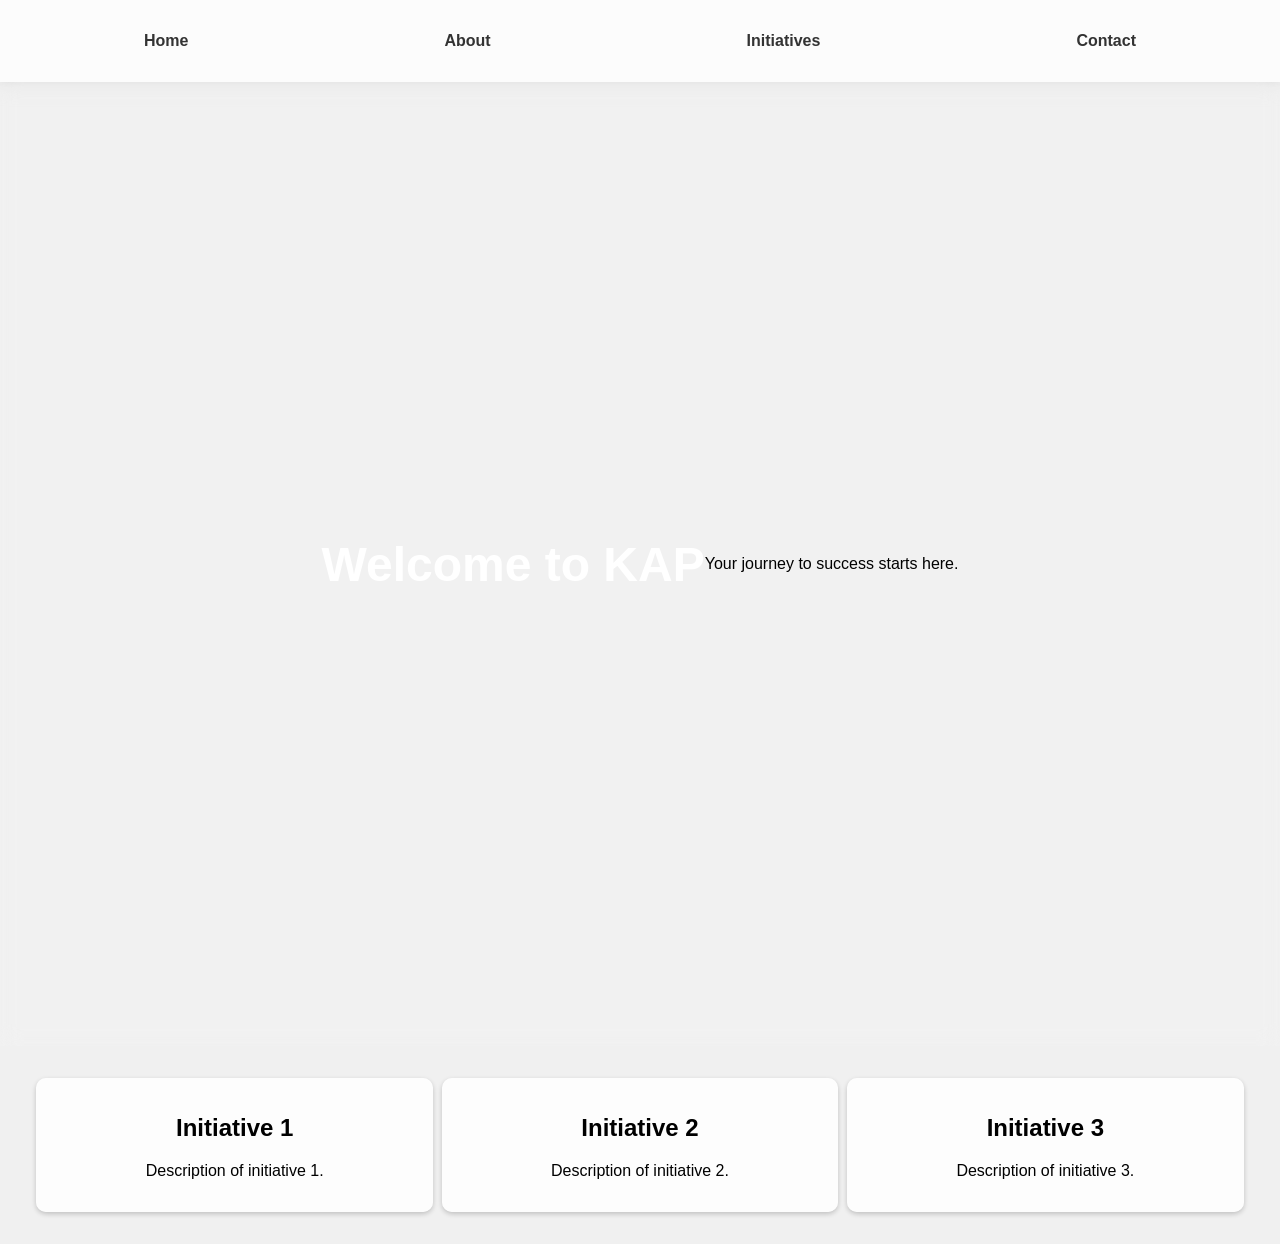
==== index.html @ 876f3179 "Create index.html for KAP website home page" ====
<!DOCTYPE html>
<html lang="en">
<head>
    <meta charset="UTF-8">
    <meta name="viewport" content="width=device-width, initial-scale=1.0">
    <title>KAP Website</title>
    <style>
        body {
            font-family: Arial, sans-serif;
            margin: 0;
            padding: 0;
            background-color: #f0f0f0;
        }
        nav {
            background-color: rgba(255, 255, 255, 0.8);
            padding: 1rem;
            box-shadow: 0 2px 10px rgba(0,0,0,0.1);
        }
        nav ul {
            list-style: none;
            padding: 0;
            display: flex;
            justify-content: space-around;
        }
        nav a {
            text-decoration: none;
            color: #333;
            font-weight: bold;
        }
        .hero {
            display: flex;
            justify-content: center;
            align-items: center;
            height: 100vh;
            background: rgba(255, 255, 255, 0.1);
            backdrop-filter: blur(10px);
            text-align: center;
            padding: 2rem;
        }
        .hero h1 {
            font-size: 3rem;
            color: #fff;
        }
        .cards {
            display: flex;
            justify-content: space-around;
            margin: 2rem;
        }
        .card {
            background: rgba(255, 255, 255, 0.9);
            border-radius: 10px;
            box-shadow: 0 2px 5px rgba(0,0,0,0.2);
            padding: 1rem;
            width: 30%;
            text-align: center;
        }
    </style>
</head>
<body>
    <nav>
        <ul>
            <li><a href="#home">Home</a></li>
            <li><a href="#about">About</a></li>
            <li><a href="#initiatives">Initiatives</a></li>
            <li><a href="#contact">Contact</a></li>
        </ul>
    </nav>
    <div class="hero">
        <h1>Welcome to KAP</h1>
        <p>Your journey to success starts here.</p>
    </div>
    <div class="cards">
        <div class="card">
            <h2>Initiative 1</h2>
            <p>Description of initiative 1.</p>
        </div>
        <div class="card">
            <h2>Initiative 2</h2>
            <p>Description of initiative 2.</p>
        </div>
        <div class="card">
            <h2>Initiative 3</h2>
            <p>Description of initiative 3.</p>
        </div>
    </div>
</body>
</html>
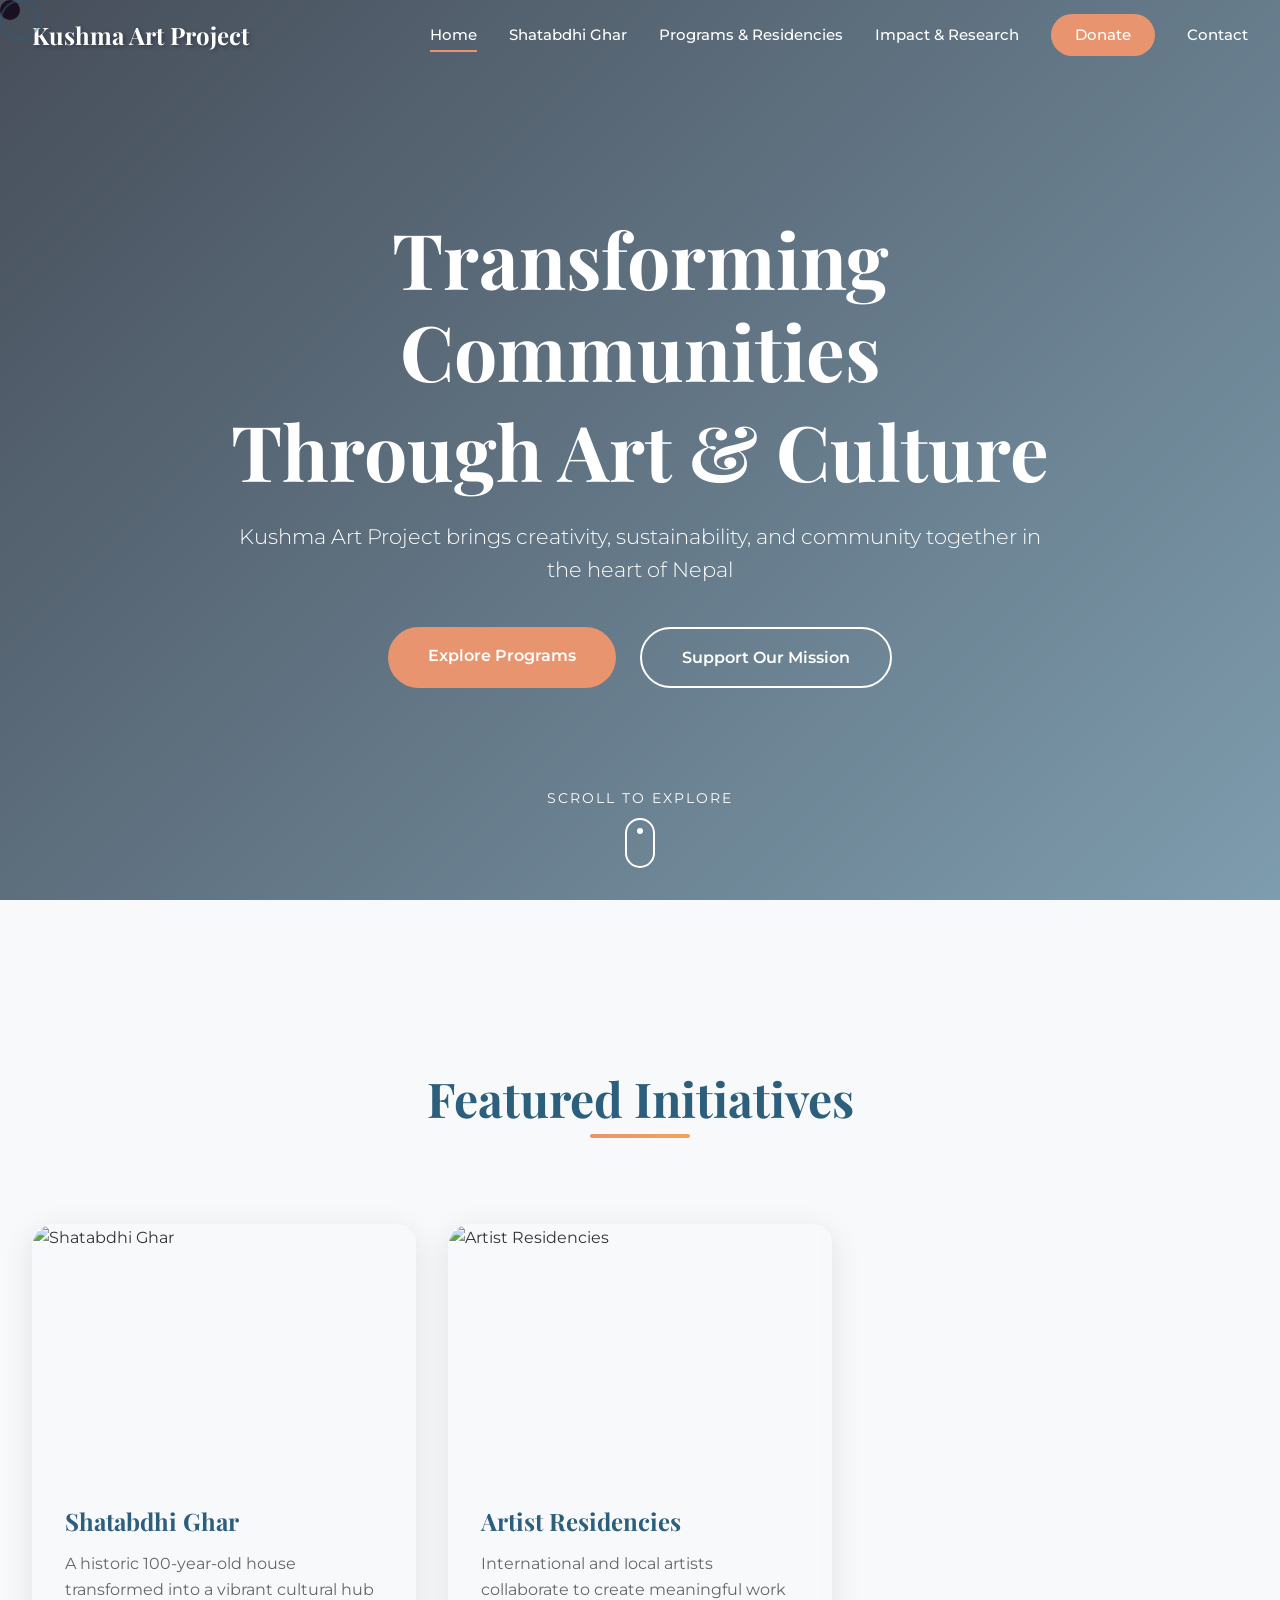
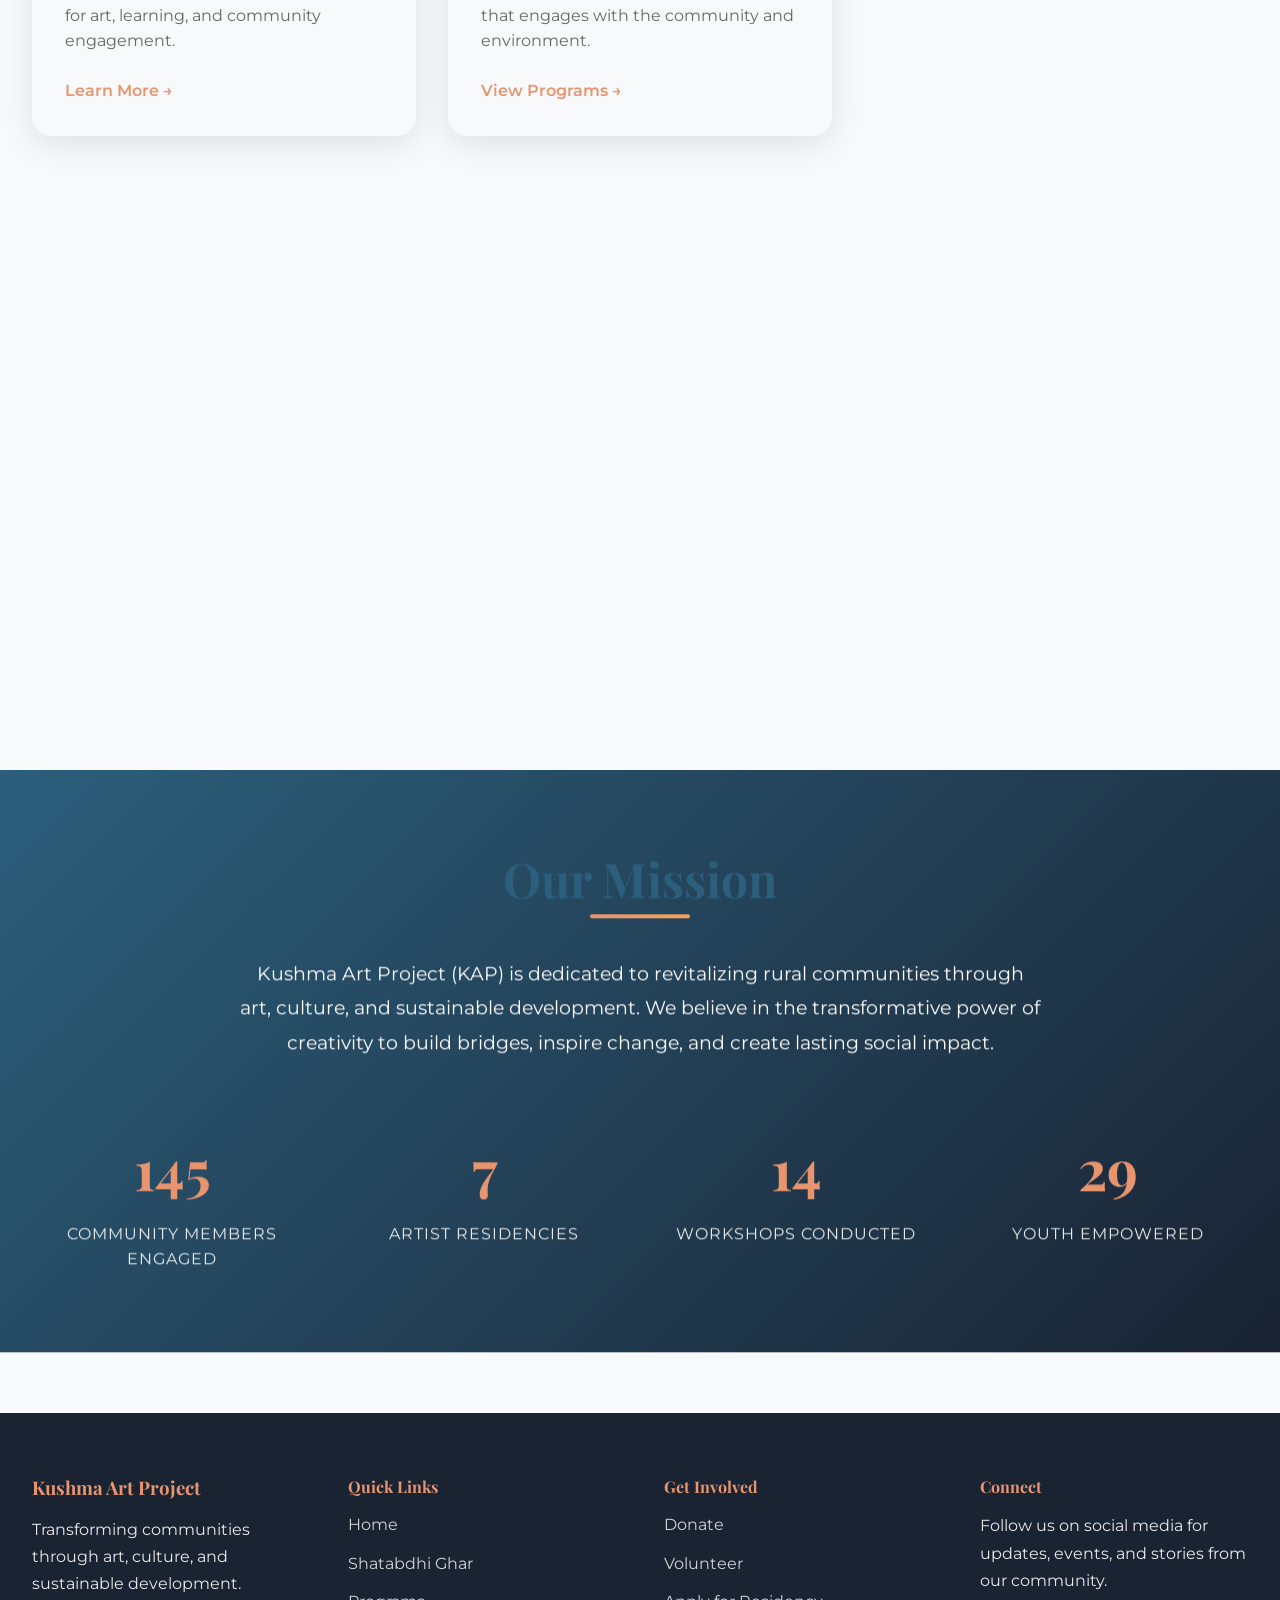
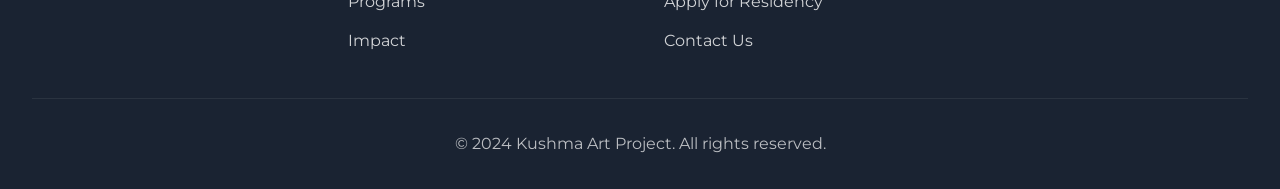
==== commit e33c08ec: "Add complete KAP website with interactive features Co-authored-by: jasminesharmaku <225568694+jasmin" ====
--- a/index.html
+++ b/index.html
@@ -3,85 +3,633 @@
 <head>
     <meta charset="UTF-8">
     <meta name="viewport" content="width=device-width, initial-scale=1.0">
-    <title>KAP Website</title>
-    <style>
-        body {
-            font-family: Arial, sans-serif;
-            margin: 0;
-            padding: 0;
-            background-color: #f0f0f0;
-        }
-        nav {
-            background-color: rgba(255, 255, 255, 0.8);
-            padding: 1rem;
-            box-shadow: 0 2px 10px rgba(0,0,0,0.1);
-        }
-        nav ul {
-            list-style: none;
-            padding: 0;
-            display: flex;
-            justify-content: space-around;
-        }
-        nav a {
-            text-decoration: none;
-            color: #333;
-            font-weight: bold;
-        }
-        .hero {
-            display: flex;
-            justify-content: center;
-            align-items: center;
-            height: 100vh;
-            background: rgba(255, 255, 255, 0.1);
-            backdrop-filter: blur(10px);
-            text-align: center;
-            padding: 2rem;
-        }
-        .hero h1 {
-            font-size: 3rem;
-            color: #fff;
-        }
-        .cards {
-            display: flex;
-            justify-content: space-around;
-            margin: 2rem;
-        }
-        .card {
-            background: rgba(255, 255, 255, 0.9);
-            border-radius: 10px;
-            box-shadow: 0 2px 5px rgba(0,0,0,0.2);
-            padding: 1rem;
-            width: 30%;
-            text-align: center;
-        }
-    </style>
+    <meta name="description" content="Kushma Art Project - Transforming communities through art, culture, and sustainable development in Kushma, Nepal">
+    <title>Kushma Art Project | Transforming Communities Through Art</title>
+    <link rel="stylesheet" href="styles.css">
+    <link rel="preconnect" href="https://fonts.googleapis.com">
+    <link rel="preconnect" href="https://fonts.gstatic.com" crossorigin>
+    <link href="https://fonts.googleapis.com/css2?family=Montserrat:wght@300;400;600;700&family=Playfair+Display:wght@400;700&display=swap" rel="stylesheet">
 </head>
 <body>
-    <nav>
-        <ul>
-            <li><a href="#home">Home</a></li>
-            <li><a href="#about">About</a></li>
-            <li><a href="#initiatives">Initiatives</a></li>
-            <li><a href="#contact">Contact</a></li>
-        </ul>
-    </nav>
-    <div class="hero">
-        <h1>Welcome to KAP</h1>
-        <p>Your journey to success starts here.</p>
-    </div>
-    <div class="cards">
-        <div class="card">
-            <h2>Initiative 1</h2>
-            <p>Description of initiative 1.</p>
-        </div>
-        <div class="card">
-            <h2>Initiative 2</h2>
-            <p>Description of initiative 2.</p>
-        </div>
-        <div class="card">
-            <h2>Initiative 3</h2>
-            <p>Description of initiative 3.</p>
+    <!-- Custom Cursor -->
+    <div class="cursor"></div>
+    <div class="cursor-follower"></div>
+
+    <!-- Loading Screen -->
+    <div class="loader-wrapper">
+        <div class="loader">
+            <div class="loader-text">KAP</div>
         </div>
     </div>
+
+    <!-- Navigation -->
+    <nav class="navbar" id="navbar">
+        <div class="nav-container">
+            <div class="logo">
+                <a href="#home">
+                    <span class="logo-text">Kushma Art Project</span>
+                </a>
+            </div>
+            <div class="nav-toggle" id="navToggle">
+                <span></span>
+                <span></span>
+                <span></span>
+            </div>
+            <ul class="nav-menu" id="navMenu">
+                <li><a href="#home" class="nav-link active" data-page="home">Home</a></li>
+                <li><a href="#shatabdhi-ghar" class="nav-link" data-page="shatabdhi">Shatabdhi Ghar</a></li>
+                <li><a href="#programs" class="nav-link" data-page="programs">Programs & Residencies</a></li>
+                <li><a href="#impact" class="nav-link" data-page="impact">Impact & Research</a></li>
+                <li><a href="#donate" class="nav-link donate-btn" data-page="donate">Donate</a></li>
+                <li><a href="#contact" class="nav-link" data-page="contact">Contact</a></li>
+            </ul>
+        </div>
+    </nav>
+
+    <!-- Main Content -->
+    <main id="main-content">
+        
+        <!-- Home Page -->
+        <section id="home" class="page active">
+            <!-- Hero Section -->
+            <div class="hero-section">
+                <div class="hero-background">
+                    <div class="hero-overlay"></div>
+                    <video class="hero-video" autoplay muted loop playsinline>
+                        <source src="https://assets.mixkit.co/videos/preview/mixkit-people-painting-a-mural-on-a-wall-43123-large.mp4" type="video/mp4">
+                    </video>
+                </div>
+                <div class="hero-content">
+                    <h1 class="hero-title animate-in">
+                        <span class="hero-title-line">Transforming Communities</span>
+                        <span class="hero-title-line">Through Art & Culture</span>
+                    </h1>
+                    <p class="hero-subtitle animate-in">Kushma Art Project brings creativity, sustainability, and community together in the heart of Nepal</p>
+                    <div class="hero-buttons animate-in">
+                        <a href="#programs" class="btn btn-primary">Explore Programs</a>
+                        <a href="#donate" class="btn btn-secondary">Support Our Mission</a>
+                    </div>
+                </div>
+                <div class="scroll-indicator">
+                    <span>Scroll to explore</span>
+                    <div class="scroll-arrow"></div>
+                </div>
+            </div>
+
+            <!-- Featured Initiatives -->
+            <div class="section-container parallax-section">
+                <h2 class="section-title">Featured Initiatives</h2>
+                <div class="cards-grid">
+                    <div class="glass-card">
+                        <div class="card-image">
+                            <img src="https://images.unsplash.com/photo-1513364776144-60967b0f800f?w=800" alt="Shatabdhi Ghar">
+                        </div>
+                        <div class="card-content">
+                            <h3>Shatabdhi Ghar</h3>
+                            <p>A historic 100-year-old house transformed into a vibrant cultural hub for art, learning, and community engagement.</p>
+                            <a href="#shatabdhi-ghar" class="card-link">Learn More →</a>
+                        </div>
+                    </div>
+
+                    <div class="glass-card">
+                        <div class="card-image">
+                            <img src="https://images.unsplash.com/photo-1524178232363-1fb2b075b655?w=800" alt="Artist Residencies">
+                        </div>
+                        <div class="card-content">
+                            <h3>Artist Residencies</h3>
+                            <p>International and local artists collaborate to create meaningful work that engages with the community and environment.</p>
+                            <a href="#programs" class="card-link">View Programs →</a>
+                        </div>
+                    </div>
+
+                    <div class="glass-card">
+                        <div class="card-image">
+                            <img src="https://images.unsplash.com/photo-1531482615713-2afd69097998?w=800" alt="Community Workshops">
+                        </div>
+                        <div class="card-content">
+                            <h3>Community Workshops</h3>
+                            <p>Empowering local youth and community members through art education, skill-building, and creative expression.</p>
+                            <a href="#programs" class="card-link">Join Us →</a>
+                        </div>
+                    </div>
+
+                    <div class="glass-card">
+                        <div class="card-image">
+                            <img src="https://images.unsplash.com/photo-1511895426328-dc8714191300?w=800" alt="Cultural Events">
+                        </div>
+                        <div class="card-content">
+                            <h3>Cultural Events</h3>
+                            <p>Festivals, exhibitions, and performances celebrating local traditions while fostering contemporary artistic dialogue.</p>
+                            <a href="#impact" class="card-link">See Impact →</a>
+                        </div>
+                    </div>
+                </div>
+            </div>
+
+            <!-- Mission Statement -->
+            <div class="mission-section parallax-section">
+                <div class="mission-content">
+                    <h2 class="section-title">Our Mission</h2>
+                    <p class="mission-text">Kushma Art Project (KAP) is dedicated to revitalizing rural communities through art, culture, and sustainable development. We believe in the transformative power of creativity to build bridges, inspire change, and create lasting social impact.</p>
+                    <div class="stats-grid">
+                        <div class="stat-item">
+                            <div class="stat-number" data-target="500">0</div>
+                            <div class="stat-label">Community Members Engaged</div>
+                        </div>
+                        <div class="stat-item">
+                            <div class="stat-number" data-target="25">0</div>
+                            <div class="stat-label">Artist Residencies</div>
+                        </div>
+                        <div class="stat-item">
+                            <div class="stat-number" data-target="50">0</div>
+                            <div class="stat-label">Workshops Conducted</div>
+                        </div>
+                        <div class="stat-item">
+                            <div class="stat-number" data-target="100">0</div>
+                            <div class="stat-label">Youth Empowered</div>
+                        </div>
+                    </div>
+                </div>
+            </div>
+        </section>
+
+        <!-- Shatabdhi Ghar Page -->
+        <section id="shatabdhi-ghar" class="page">
+            <div class="page-hero">
+                <div class="page-hero-background" style="background-image: url('https://images.unsplash.com/photo-1582407947304-fd86f028f716?w=1600');">
+                    <div class="page-hero-overlay"></div>
+                </div>
+                <div class="page-hero-content">
+                    <h1 class="page-title">Shatabdhi Ghar</h1>
+                    <p class="page-subtitle">A Century-Old Legacy Reimagined</p>
+                </div>
+            </div>
+
+            <div class="section-container">
+                <div class="content-grid">
+                    <div class="content-main">
+                        <h2>About Shatabdhi Ghar</h2>
+                        <p>Shatabdhi Ghar, meaning "century house" in Nepali, is a beautifully preserved 100-year-old traditional Nepali home located in the heart of Kushma. This architectural gem serves as the headquarters of the Kushma Art Project and stands as a living testament to Nepal's rich cultural heritage.</p>
+                        
+                        <h3>The Space</h3>
+                        <p>The house features traditional Nepali craftsmanship with intricately carved wooden windows, clay-tiled roofs, and spacious courtyards. We've carefully restored and adapted the space to serve multiple functions:</p>
+                        
+                        <ul class="feature-list">
+                            <li>Art Gallery & Exhibition Space</li>
+                            <li>Artist Studios & Workrooms</li>
+                            <li>Community Meeting Hall</li>
+                            <li>Library & Resource Center</li>
+                            <li>Kitchen & Dining Area</li>
+                            <li>Guest Rooms for Resident Artists</li>
+                            <li>Outdoor Performance Area</li>
+                            <li>Traditional Nepali Garden</li>
+                        </ul>
+
+                        <h3>Current Needs</h3>
+                        <p>To continue serving our growing community, we urgently need to fund the renovation and equipment of the community kitchen. This space will enable us to host more workshops, feed resident artists, and provide cooking classes to local youth.</p>
+                    </div>
+
+                    <div class="content-sidebar">
+                        <div class="glass-card">
+                            <h3>Visit Us</h3>
+                            <p><strong>Location:</strong><br>Kushma Municipality<br>Parbat District, Nepal</p>
+                            <p><strong>Open Hours:</strong><br>Monday - Saturday<br>9:00 AM - 5:00 PM</p>
+                            <a href="#contact" class="btn btn-primary">Plan Your Visit</a>
+                        </div>
+
+                        <div class="glass-card">
+                            <h3>Gallery</h3>
+                            <div class="gallery-preview">
+                                <img src="https://images.unsplash.com/photo-1564501049412-61c2a3083791?w=400" alt="Gallery 1">
+                                <img src="https://images.unsplash.com/photo-1577083553085-28d0ad41148a?w=400" alt="Gallery 2">
+                                <img src="https://images.unsplash.com/photo-1513364776144-60967b0f800f?w=400" alt="Gallery 3">
+                                <img src="https://images.unsplash.com/photo-1580428180098-24b353830212?w=400" alt="Gallery 4">
+                            </div>
+                        </div>
+                    </div>
+                </div>
+            </div>
+        </section>
+
+        <!-- Programs & Residencies Page -->
+        <section id="programs" class="page">
+            <div class="page-hero">
+                <div class="page-hero-background" style="background-image: url('https://images.unsplash.com/photo-1524178232363-1fb2b075b655?w=1600');">
+                    <div class="page-hero-overlay"></div>
+                </div>
+                <div class="page-hero-content">
+                    <h1 class="page-title">Programs & Residencies</h1>
+                    <p class="page-subtitle">Creating, Learning, Growing Together</p>
+                </div>
+            </div>
+
+            <div class="section-container">
+                <div class="programs-grid">
+                    <div class="program-card">
+                        <div class="program-icon">🎨</div>
+                        <h3>Artist Residency Program</h3>
+                        <p>We host local and international artists for residencies ranging from 2 weeks to 3 months. Artists work on independent projects while engaging with the local community through workshops, collaborations, and public presentations.</p>
+                        <div class="program-details">
+                            <span class="detail-badge">Duration: 2 weeks - 3 months</span>
+                            <span class="detail-badge">Open to all artists</span>
+                        </div>
+                    </div>
+
+                    <div class="program-card">
+                        <div class="program-icon">👨‍🎓</div>
+                        <h3>Youth Art Workshops</h3>
+                        <p>Weekly workshops for local children and teenagers covering drawing, painting, sculpture, traditional crafts, and digital art. Free for all community members aged 8-18.</p>
+                        <div class="program-details">
+                            <span class="detail-badge">Every Saturday</span>
+                            <span class="detail-badge">Free for youth</span>
+                        </div>
+                    </div>
+
+                    <div class="program-card">
+                        <div class="program-icon">🎭</div>
+                        <h3>Cultural Exchange Program</h3>
+                        <p>Connecting local traditions with contemporary practices through collaborative projects between Nepali and international artists, musicians, and performers.</p>
+                        <div class="program-details">
+                            <span class="detail-badge">Year-round</span>
+                            <span class="detail-badge">Collaborative</span>
+                        </div>
+                    </div>
+
+                    <div class="program-card">
+                        <div class="program-icon">🌱</div>
+                        <h3>Sustainable Arts Initiative</h3>
+                        <p>Workshops and projects focused on eco-friendly art practices, upcycling, natural dyes, and sustainable design, promoting environmental awareness through creativity.</p>
+                        <div class="program-details">
+                            <span class="detail-badge">Quarterly</span>
+                            <span class="detail-badge">Eco-focused</span>
+                        </div>
+                    </div>
+
+                    <div class="program-card">
+                        <div class="program-icon">📚</div>
+                        <h3>Art Education Outreach</h3>
+                        <p>Taking art education to rural schools and communities, providing resources, training teachers, and making creative learning accessible to underserved populations.</p>
+                        <div class="program-details">
+                            <span class="detail-badge">Monthly visits</span>
+                            <span class="detail-badge">Community-driven</span>
+                        </div>
+                    </div>
+
+                    <div class="program-card">
+                        <div class="program-icon">🎪</div>
+                        <h3>Annual Art Festival</h3>
+                        <p>A week-long celebration featuring exhibitions, performances, workshops, and cultural events that bring together artists and community members from across Nepal and beyond.</p>
+                        <div class="program-details">
+                            <span class="detail-badge">Every November</span>
+                            <span class="detail-badge">Open to all</span>
+                        </div>
+                    </div>
+                </div>
+
+                <div class="application-section">
+                    <h2>Apply for a Residency</h2>
+                    <p>We welcome applications from artists of all disciplines year-round. Residencies include accommodation at Shatabdhi Ghar, studio space, and opportunities for community engagement.</p>
+                    <a href="#contact" class="btn btn-primary">Apply Now</a>
+                </div>
+            </div>
+        </section>
+
+        <!-- Impact & Research Page -->
+        <section id="impact" class="page">
+            <div class="page-hero">
+                <div class="page-hero-background" style="background-image: url('https://images.unsplash.com/photo-1511895426328-dc8714191300?w=1600');">
+                    <div class="page-hero-overlay"></div>
+                </div>
+                <div class="page-hero-content">
+                    <h1 class="page-title">Impact & Research</h1>
+                    <p class="page-subtitle">Measuring Change, Creating Futures</p>
+                </div>
+            </div>
+
+            <div class="section-container">
+                <div class="impact-intro">
+                    <h2>Our Impact</h2>
+                    <p>Since our founding, KAP has been committed to creating measurable, lasting change in our community. Through art and cultural programming, we address critical social issues including youth empowerment, cultural preservation, economic development, and environmental sustainability.</p>
+                </div>
+
+                <div class="impact-metrics">
+                    <div class="metric-card">
+                        <div class="metric-value">500+</div>
+                        <div class="metric-label">Community Members Reached</div>
+                        <p>Regular participants in workshops, events, and programs across all age groups.</p>
+                    </div>
+
+                    <div class="metric-card">
+                        <div class="metric-value">25</div>
+                        <div class="metric-label">Artist Residencies Completed</div>
+                        <p>Artists from 12 countries have created work and engaged with our community.</p>
+                    </div>
+
+                    <div class="metric-card">
+                        <div class="metric-value">100+</div>
+                        <div class="metric-label">Youth Trained</div>
+                        <p>Young people developed artistic skills and creative confidence through our programs.</p>
+                    </div>
+
+                    <div class="metric-card">
+                        <div class="metric-value">15</div>
+                        <div class="metric-label">Public Art Installations</div>
+                        <p>Permanent and temporary artworks beautifying public spaces in Kushma.</p>
+                    </div>
+                </div>
+
+                <div class="research-section">
+                    <h2>Research & Documentation</h2>
+                    <p>We believe in learning from our work and sharing knowledge with the broader arts and development community.</p>
+                    
+                    <div class="research-grid">
+                        <div class="research-item">
+                            <h3>Community Arts Impact Study</h3>
+                            <p>A comprehensive analysis of how arts programming affects community cohesion, youth engagement, and cultural preservation in rural Nepal.</p>
+                            <span class="research-date">Published: 2023</span>
+                        </div>
+
+                        <div class="research-item">
+                            <h3>Traditional Crafts Revival Project</h3>
+                            <p>Documentation of traditional Nepali crafts and collaboration with master craftspeople to pass skills to younger generations.</p>
+                            <span class="research-date">Ongoing</span>
+                        </div>
+
+                        <div class="research-item">
+                            <h3>Artist Residency Best Practices</h3>
+                            <p>Guidelines and frameworks for establishing effective artist residency programs in rural and remote communities.</p>
+                            <span class="research-date">Published: 2024</span>
+                        </div>
+                    </div>
+                </div>
+
+                <div class="testimonials-section">
+                    <h2>Community Voices</h2>
+                    <div class="testimonials-grid">
+                        <div class="testimonial-card">
+                            <p class="testimonial-text">"KAP has given me confidence to express myself through art. I never thought I could be an artist, but now I dream of studying art in college."</p>
+                            <div class="testimonial-author">— Sita, Youth Workshop Participant</div>
+                        </div>
+
+                        <div class="testimonial-card">
+                            <p class="testimonial-text">"As a resident artist, I found not just a place to work, but a community that challenged and inspired me. The connections I made here continue to influence my practice."</p>
+                            <div class="testimonial-author">— Maria S., International Artist</div>
+                        </div>
+
+                        <div class="testimonial-card">
+                            <p class="testimonial-text">"Shatabdhi Ghar has become the heart of our community. It's where we gather, learn, celebrate, and preserve our cultural heritage for future generations."</p>
+                            <div class="testimonial-author">— Ram B., Community Elder</div>
+                        </div>
+                    </div>
+                </div>
+            </div>
+        </section>
+
+        <!-- Donate Page -->
+        <section id="donate" class="page">
+            <div class="page-hero">
+                <div class="page-hero-background" style="background-image: url('https://images.unsplash.com/photo-1532629345422-7515f3d16bb6?w=1600');">
+                    <div class="page-hero-overlay"></div>
+                </div>
+                <div class="page-hero-content">
+                    <h1 class="page-title">Support Our Mission</h1>
+                    <p class="page-subtitle">Your Contribution Creates Lasting Change</p>
+                </div>
+            </div>
+
+            <div class="section-container">
+                <!-- Urgent Goal -->
+                <div class="urgent-goal">
+                    <div class="urgent-badge">URGENT</div>
+                    <h2>Fund the Kitchen</h2>
+                    <p>We need to renovate and equip the community kitchen at Shatabdhi Ghar. This space will enable us to provide meals for resident artists, host cooking workshops for local youth, and create a gathering place for community meals and celebrations.</p>
+                    
+                    <div class="progress-bar">
+                        <div class="progress-fill" style="width: 65%"></div>
+                    </div>
+                    <div class="progress-stats">
+                        <span>$6,500 raised</span>
+                        <span>$10,000 goal</span>
+                    </div>
+
+                    <div class="donation-amounts">
+                        <button class="amount-btn" data-amount="50">$50</button>
+                        <button class="amount-btn" data-amount="100">$100</button>
+                        <button class="amount-btn" data-amount="250">$250</button>
+                        <button class="amount-btn" data-amount="500">$500</button>
+                        <button class="amount-btn" data-amount="custom">Custom</button>
+                    </div>
+
+                    <button class="btn btn-primary btn-large">Donate Now</button>
+                </div>
+
+                <!-- Other Ways to Give -->
+                <div class="giving-options">
+                    <h2>Other Ways to Support</h2>
+                    <div class="options-grid">
+                        <div class="option-card">
+                            <div class="option-icon">💝</div>
+                            <h3>Monthly Giving</h3>
+                            <p>Join our circle of sustaining supporters with a recurring monthly donation.</p>
+                            <a href="#" class="option-link">Learn More →</a>
+                        </div>
+
+                        <div class="option-card">
+                            <div class="option-icon">🎨</div>
+                            <h3>Sponsor an Artist</h3>
+                            <p>Fund a residency and directly support an artist's work in our community.</p>
+                            <a href="#" class="option-link">Learn More →</a>
+                        </div>
+
+                        <div class="option-card">
+                            <div class="option-icon">🤝</div>
+                            <h3>Corporate Partnership</h3>
+                            <p>Partner with us to support the arts while gaining meaningful community connections.</p>
+                            <a href="#" class="option-link">Learn More →</a>
+                        </div>
+
+                        <div class="option-card">
+                            <div class="option-icon">🎁</div>
+                            <h3>In-Kind Donations</h3>
+                            <p>Donate art supplies, equipment, or services to support our programs.</p>
+                            <a href="#contact" class="option-link">Contact Us →</a>
+                        </div>
+                    </div>
+                </div>
+
+                <!-- Impact of Giving -->
+                <div class="impact-giving">
+                    <h2>Your Impact</h2>
+                    <div class="impact-levels">
+                        <div class="impact-level">
+                            <h3>$50</h3>
+                            <p>Provides art supplies for 5 youth workshop participants</p>
+                        </div>
+                        <div class="impact-level">
+                            <h3>$100</h3>
+                            <p>Funds a week of community workshops</p>
+                        </div>
+                        <div class="impact-level">
+                            <h3>$250</h3>
+                            <p>Supports one week of an artist residency</p>
+                        </div>
+                        <div class="impact-level">
+                            <h3>$500</h3>
+                            <p>Sponsors a full month of youth programming</p>
+                        </div>
+                    </div>
+                </div>
+            </div>
+        </section>
+
+        <!-- Contact Page -->
+        <section id="contact" class="page">
+            <div class="page-hero">
+                <div class="page-hero-background" style="background-image: url('https://images.unsplash.com/photo-1516738901171-8eb4fc13bd20?w=1600');">
+                    <div class="page-hero-overlay"></div>
+                </div>
+                <div class="page-hero-content">
+                    <h1 class="page-title">Get in Touch</h1>
+                    <p class="page-subtitle">We'd Love to Hear From You</p>
+                </div>
+            </div>
+
+            <div class="section-container">
+                <div class="contact-grid">
+                    <div class="contact-form-wrapper">
+                        <h2>Send Us a Message</h2>
+                        <form class="contact-form" id="contactForm">
+                            <div class="form-group">
+                                <label for="name">Name</label>
+                                <input type="text" id="name" name="name" required>
+                            </div>
+
+                            <div class="form-group">
+                                <label for="email">Email</label>
+                                <input type="email" id="email" name="email" required>
+                            </div>
+
+                            <div class="form-group">
+                                <label for="subject">Subject</label>
+                                <select id="subject" name="subject" required>
+                                    <option value="">Select a subject</option>
+                                    <option value="general">General Inquiry</option>
+                                    <option value="residency">Artist Residency Application</option>
+                                    <option value="volunteer">Volunteer Opportunities</option>
+                                    <option value="partnership">Partnership/Collaboration</option>
+                                    <option value="donation">Donation Inquiry</option>
+                                    <option value="visit">Plan a Visit</option>
+                                </select>
+                            </div>
+
+                            <div class="form-group">
+                                <label for="message">Message</label>
+                                <textarea id="message" name="message" rows="6" required></textarea>
+                            </div>
+
+                            <button type="submit" class="btn btn-primary">Send Message</button>
+                        </form>
+                    </div>
+
+                    <div class="contact-info-wrapper">
+                        <div class="contact-info-card">
+                            <h3>Contact Information</h3>
+                            <div class="info-item">
+                                <div class="info-icon">📍</div>
+                                <div class="info-content">
+                                    <strong>Address</strong>
+                                    <p>Shatabdhi Ghar<br>Kushma Municipality<br>Parbat District, Nepal</p>
+                                </div>
+                            </div>
+
+                            <div class="info-item">
+                                <div class="info-icon">📧</div>
+                                <div class="info-content">
+                                    <strong>Email</strong>
+                                    <p>info@kushmaartproject.org</p>
+                                </div>
+                            </div>
+
+                            <div class="info-item">
+                                <div class="info-icon">📱</div>
+                                <div class="info-content">
+                                    <strong>Phone</strong>
+                                    <p>+977 XXX-XXXXXXX</p>
+                                </div>
+                            </div>
+
+                            <div class="info-item">
+                                <div class="info-icon">⏰</div>
+                                <div class="info-content">
+                                    <strong>Hours</strong>
+                                    <p>Monday - Saturday<br>9:00 AM - 5:00 PM</p>
+                                </div>
+                            </div>
+                        </div>
+
+                        <div class="social-links">
+                            <h3>Follow Us</h3>
+                            <div class="social-icons">
+                                <a href="#" class="social-icon">Facebook</a>
+                                <a href="#" class="social-icon">Instagram</a>
+                                <a href="#" class="social-icon">Twitter</a>
+                                <a href="#" class="social-icon">YouTube</a>
+                            </div>
+                        </div>
+                    </div>
+                </div>
+
+                <!-- Map Section -->
+                <div class="map-section">
+                    <h2>Find Us</h2>
+                    <div class="map-container">
+                        <div id="map" class="map-placeholder">
+                            <div class="map-marker">📍</div>
+                            <p>Kushma, Parbat District, Nepal</p>
+                            <p class="map-coords">28.2167° N, 83.6833° E</p>
+                        </div>
+                    </div>
+                </div>
+            </div>
+        </section>
+
+    </main>
+
+    <!-- Footer -->
+    <footer class="footer">
+        <div class="footer-content">
+            <div class="footer-section">
+                <h3>Kushma Art Project</h3>
+                <p>Transforming communities through art, culture, and sustainable development.</p>
+            </div>
+            <div class="footer-section">
+                <h4>Quick Links</h4>
+                <ul>
+                    <li><a href="#home">Home</a></li>
+                    <li><a href="#shatabdhi-ghar">Shatabdhi Ghar</a></li>
+                    <li><a href="#programs">Programs</a></li>
+                    <li><a href="#impact">Impact</a></li>
+                </ul>
+            </div>
+            <div class="footer-section">
+                <h4>Get Involved</h4>
+                <ul>
+                    <li><a href="#donate">Donate</a></li>
+                    <li><a href="#contact">Volunteer</a></li>
+                    <li><a href="#programs">Apply for Residency</a></li>
+                    <li><a href="#contact">Contact Us</a></li>
+                </ul>
+            </div>
+            <div class="footer-section">
+                <h4>Connect</h4>
+                <p>Follow us on social media for updates, events, and stories from our community.</p>
+            </div>
+        </div>
+        <div class="footer-bottom">
+            <p>&copy; 2024 Kushma Art Project. All rights reserved.</p>
+        </div>
+    </footer>
+
+    <script src="script.js"></script>
 </body>
 </html>
--- a/styles.css
+++ b/styles.css
@@ -0,0 +1,1561 @@
+/* ==================== RESET & BASE STYLES ==================== */
+* {
+    margin: 0;
+    padding: 0;
+    box-sizing: border-box;
+}
+
+:root {
+    --primary-color: #2C5F7C;
+    --secondary-color: #E8956F;
+    --accent-color: #F4A259;
+    --dark-color: #1A2332;
+    --light-color: #F8F9FA;
+    --text-color: #333333;
+    --text-light: #666666;
+    --glass-bg: rgba(255, 255, 255, 0.1);
+    --glass-border: rgba(255, 255, 255, 0.2);
+    --transition-speed: 0.3s;
+    --transition-smooth: cubic-bezier(0.4, 0, 0.2, 1);
+}
+
+html {
+    scroll-behavior: smooth;
+    overflow-x: hidden;
+}
+
+body {
+    font-family: 'Montserrat', sans-serif;
+    color: var(--text-color);
+    line-height: 1.6;
+    overflow-x: hidden;
+    background-color: var(--light-color);
+}
+
+h1, h2, h3, h4, h5, h6 {
+    font-family: 'Playfair Display', serif;
+    font-weight: 700;
+    line-height: 1.2;
+}
+
+a {
+    text-decoration: none;
+    color: inherit;
+    transition: all var(--transition-speed) var(--transition-smooth);
+}
+
+img {
+    max-width: 100%;
+    height: auto;
+    display: block;
+}
+
+/* ==================== CUSTOM CURSOR ==================== */
+.cursor,
+.cursor-follower {
+    width: 20px;
+    height: 20px;
+    border-radius: 50%;
+    position: fixed;
+    pointer-events: none;
+    z-index: 9999;
+    transition: all 0.1s ease;
+    display: none;
+}
+
+.cursor {
+    background: var(--primary-color);
+    mix-blend-mode: difference;
+}
+
+.cursor-follower {
+    width: 40px;
+    height: 40px;
+    border: 2px solid var(--primary-color);
+    background: transparent;
+    transition: all 0.3s ease;
+    opacity: 0.5;
+}
+
+@media (min-width: 768px) {
+    .cursor,
+    .cursor-follower {
+        display: block;
+    }
+}
+
+/* Cursor hover states */
+a:hover ~ .cursor,
+button:hover ~ .cursor {
+    transform: scale(1.5);
+    background: var(--secondary-color);
+}
+
+/* ==================== LOADER ==================== */
+.loader-wrapper {
+    position: fixed;
+    top: 0;
+    left: 0;
+    width: 100%;
+    height: 100%;
+    background: var(--dark-color);
+    display: flex;
+    justify-content: center;
+    align-items: center;
+    z-index: 10000;
+    transition: opacity 0.5s ease, visibility 0.5s ease;
+}
+
+.loader-wrapper.hidden {
+    opacity: 0;
+    visibility: hidden;
+}
+
+.loader {
+    position: relative;
+    width: 150px;
+    height: 150px;
+}
+
+.loader::before,
+.loader::after {
+    content: '';
+    position: absolute;
+    top: 0;
+    left: 0;
+    width: 100%;
+    height: 100%;
+    border: 3px solid transparent;
+    border-top-color: var(--secondary-color);
+    border-radius: 50%;
+    animation: spin 1.5s linear infinite;
+}
+
+.loader::after {
+    border-top-color: var(--accent-color);
+    animation-delay: 0.5s;
+}
+
+.loader-text {
+    position: absolute;
+    top: 50%;
+    left: 50%;
+    transform: translate(-50%, -50%);
+    font-size: 2rem;
+    font-weight: 700;
+    color: var(--light-color);
+    font-family: 'Playfair Display', serif;
+}
+
+@keyframes spin {
+    to {
+        transform: rotate(360deg);
+    }
+}
+
+/* ==================== NAVIGATION ==================== */
+.navbar {
+    position: fixed;
+    top: 0;
+    left: 0;
+    width: 100%;
+    z-index: 1000;
+    transition: all var(--transition-speed) var(--transition-smooth);
+    padding: 1rem 0;
+}
+
+.navbar.scrolled {
+    background: rgba(26, 35, 50, 0.95);
+    backdrop-filter: blur(10px);
+    box-shadow: 0 4px 20px rgba(0, 0, 0, 0.1);
+}
+
+.nav-container {
+    max-width: 1400px;
+    margin: 0 auto;
+    padding: 0 2rem;
+    display: flex;
+    justify-content: space-between;
+    align-items: center;
+}
+
+.logo-text {
+    font-family: 'Playfair Display', serif;
+    font-size: 1.5rem;
+    font-weight: 700;
+    color: white;
+    text-shadow: 2px 2px 4px rgba(0, 0, 0, 0.3);
+}
+
+.nav-menu {
+    display: flex;
+    list-style: none;
+    gap: 2rem;
+    align-items: center;
+}
+
+.nav-link {
+    color: white;
+    font-weight: 500;
+    font-size: 0.95rem;
+    position: relative;
+    padding: 0.5rem 0;
+    transition: all var(--transition-speed) var(--transition-smooth);
+}
+
+.nav-link::after {
+    content: '';
+    position: absolute;
+    bottom: 0;
+    left: 0;
+    width: 0;
+    height: 2px;
+    background: var(--secondary-color);
+    transition: width var(--transition-speed) var(--transition-smooth);
+}
+
+.nav-link:hover::after,
+.nav-link.active::after {
+    width: 100%;
+}
+
+.nav-link.donate-btn {
+    background: var(--secondary-color);
+    padding: 0.7rem 1.5rem;
+    border-radius: 50px;
+    color: white;
+}
+
+.nav-link.donate-btn::after {
+    display: none;
+}
+
+.nav-link.donate-btn:hover {
+    background: var(--accent-color);
+    transform: translateY(-2px);
+    box-shadow: 0 5px 15px rgba(232, 149, 111, 0.3);
+}
+
+.nav-toggle {
+    display: none;
+    flex-direction: column;
+    gap: 5px;
+    cursor: pointer;
+    z-index: 1001;
+}
+
+.nav-toggle span {
+    width: 25px;
+    height: 3px;
+    background: white;
+    border-radius: 3px;
+    transition: all var(--transition-speed) var(--transition-smooth);
+}
+
+/* Mobile Navigation */
+@media (max-width: 768px) {
+    .nav-toggle {
+        display: flex;
+    }
+
+    .nav-menu {
+        position: fixed;
+        top: 0;
+        right: -100%;
+        width: 70%;
+        height: 100vh;
+        background: var(--dark-color);
+        flex-direction: column;
+        padding: 5rem 2rem;
+        gap: 1.5rem;
+        transition: right 0.4s var(--transition-smooth);
+        align-items: flex-start;
+    }
+
+    .nav-menu.active {
+        right: 0;
+    }
+
+    .nav-toggle.active span:nth-child(1) {
+        transform: rotate(45deg) translate(7px, 7px);
+    }
+
+    .nav-toggle.active span:nth-child(2) {
+        opacity: 0;
+    }
+
+    .nav-toggle.active span:nth-child(3) {
+        transform: rotate(-45deg) translate(7px, -7px);
+    }
+}
+
+/* ==================== PAGE TRANSITIONS ==================== */
+.page {
+    display: none;
+    min-height: 100vh;
+    opacity: 0;
+    transition: opacity 0.5s ease;
+}
+
+.page.active {
+    display: block;
+    opacity: 1;
+    animation: fadeInUp 0.8s var(--transition-smooth);
+}
+
+@keyframes fadeInUp {
+    from {
+        opacity: 0;
+        transform: translateY(30px);
+    }
+    to {
+        opacity: 1;
+        transform: translateY(0);
+    }
+}
+
+/* ==================== HERO SECTION ==================== */
+.hero-section {
+    position: relative;
+    height: 100vh;
+    display: flex;
+    align-items: center;
+    justify-content: center;
+    overflow: hidden;
+}
+
+.hero-background {
+    position: absolute;
+    top: 0;
+    left: 0;
+    width: 100%;
+    height: 100%;
+    z-index: 1;
+}
+
+.hero-video {
+    width: 100%;
+    height: 100%;
+    object-fit: cover;
+}
+
+.hero-overlay {
+    position: absolute;
+    top: 0;
+    left: 0;
+    width: 100%;
+    height: 100%;
+    background: linear-gradient(135deg, rgba(26, 35, 50, 0.8), rgba(44, 95, 124, 0.6));
+}
+
+.hero-content {
+    position: relative;
+    z-index: 2;
+    text-align: center;
+    color: white;
+    max-width: 900px;
+    padding: 2rem;
+}
+
+.hero-title {
+    font-size: clamp(2.5rem, 6vw, 5rem);
+    margin-bottom: 1.5rem;
+    display: flex;
+    flex-direction: column;
+    gap: 0.5rem;
+}
+
+.hero-title-line {
+    display: block;
+    opacity: 0;
+    transform: translateY(30px);
+    animation: slideUp 0.8s var(--transition-smooth) forwards;
+}
+
+.hero-title-line:nth-child(2) {
+    animation-delay: 0.2s;
+}
+
+@keyframes slideUp {
+    to {
+        opacity: 1;
+        transform: translateY(0);
+    }
+}
+
+.hero-subtitle {
+    font-size: clamp(1rem, 2vw, 1.3rem);
+    margin-bottom: 2.5rem;
+    font-weight: 300;
+    opacity: 0;
+    animation: fadeIn 0.8s ease 0.4s forwards;
+}
+
+@keyframes fadeIn {
+    to {
+        opacity: 1;
+    }
+}
+
+.hero-buttons {
+    display: flex;
+    gap: 1.5rem;
+    justify-content: center;
+    flex-wrap: wrap;
+    opacity: 0;
+    animation: fadeIn 0.8s ease 0.6s forwards;
+}
+
+.btn {
+    display: inline-block;
+    padding: 1rem 2.5rem;
+    border-radius: 50px;
+    font-weight: 600;
+    font-size: 1rem;
+    cursor: pointer;
+    transition: all var(--transition-speed) var(--transition-smooth);
+    border: none;
+    text-align: center;
+}
+
+.btn-primary {
+    background: var(--secondary-color);
+    color: white;
+}
+
+.btn-primary:hover {
+    background: var(--accent-color);
+    transform: translateY(-3px);
+    box-shadow: 0 10px 30px rgba(232, 149, 111, 0.4);
+}
+
+.btn-secondary {
+    background: transparent;
+    color: white;
+    border: 2px solid white;
+}
+
+.btn-secondary:hover {
+    background: white;
+    color: var(--primary-color);
+    transform: translateY(-3px);
+}
+
+.btn-large {
+    padding: 1.2rem 3rem;
+    font-size: 1.1rem;
+}
+
+.scroll-indicator {
+    position: absolute;
+    bottom: 2rem;
+    left: 50%;
+    transform: translateX(-50%);
+    z-index: 2;
+    text-align: center;
+    color: white;
+    opacity: 0;
+    animation: fadeIn 0.8s ease 1s forwards;
+}
+
+.scroll-indicator span {
+    display: block;
+    font-size: 0.9rem;
+    margin-bottom: 0.5rem;
+    text-transform: uppercase;
+    letter-spacing: 2px;
+}
+
+.scroll-arrow {
+    width: 30px;
+    height: 50px;
+    border: 2px solid white;
+    border-radius: 20px;
+    margin: 0 auto;
+    position: relative;
+}
+
+.scroll-arrow::after {
+    content: '';
+    position: absolute;
+    top: 8px;
+    left: 50%;
+    transform: translateX(-50%);
+    width: 6px;
+    height: 6px;
+    background: white;
+    border-radius: 50%;
+    animation: scrollDown 2s infinite;
+}
+
+@keyframes scrollDown {
+    0%, 100% {
+        top: 8px;
+        opacity: 1;
+    }
+    50% {
+        top: 30px;
+        opacity: 0.3;
+    }
+}
+
+/* ==================== SECTIONS ==================== */
+.section-container {
+    max-width: 1400px;
+    margin: 0 auto;
+    padding: 5rem 2rem;
+}
+
+.section-title {
+    font-size: clamp(2rem, 4vw, 3rem);
+    text-align: center;
+    margin-bottom: 3rem;
+    color: var(--primary-color);
+    position: relative;
+    display: inline-block;
+    width: 100%;
+}
+
+.section-title::after {
+    content: '';
+    position: absolute;
+    bottom: -10px;
+    left: 50%;
+    transform: translateX(-50%);
+    width: 100px;
+    height: 4px;
+    background: linear-gradient(90deg, var(--secondary-color), var(--accent-color));
+    border-radius: 2px;
+}
+
+/* ==================== PARALLAX EFFECTS ==================== */
+.parallax-section {
+    transform: translateZ(0);
+    will-change: transform;
+}
+
+/* ==================== GLASSMORPHIC CARDS ==================== */
+.cards-grid {
+    display: grid;
+    grid-template-columns: repeat(auto-fit, minmax(300px, 1fr));
+    gap: 2rem;
+    margin-top: 3rem;
+}
+
+.glass-card {
+    background: var(--glass-bg);
+    backdrop-filter: blur(10px);
+    -webkit-backdrop-filter: blur(10px);
+    border: 1px solid var(--glass-border);
+    border-radius: 20px;
+    overflow: hidden;
+    transition: all 0.4s var(--transition-smooth);
+    box-shadow: 0 8px 32px rgba(0, 0, 0, 0.1);
+}
+
+.glass-card:hover {
+    transform: translateY(-10px);
+    box-shadow: 0 15px 50px rgba(0, 0, 0, 0.2);
+    border-color: var(--secondary-color);
+}
+
+.card-image {
+    width: 100%;
+    height: 250px;
+    overflow: hidden;
+}
+
+.card-image img {
+    width: 100%;
+    height: 100%;
+    object-fit: cover;
+    transition: transform 0.5s var(--transition-smooth);
+}
+
+.glass-card:hover .card-image img {
+    transform: scale(1.1);
+}
+
+.card-content {
+    padding: 2rem;
+}
+
+.card-content h3 {
+    font-size: 1.5rem;
+    margin-bottom: 1rem;
+    color: var(--primary-color);
+}
+
+.card-content p {
+    color: var(--text-light);
+    margin-bottom: 1.5rem;
+    line-height: 1.6;
+}
+
+.card-link {
+    color: var(--secondary-color);
+    font-weight: 600;
+    transition: all var(--transition-speed);
+}
+
+.card-link:hover {
+    color: var(--accent-color);
+    transform: translateX(5px);
+    display: inline-block;
+}
+
+/* ==================== MISSION SECTION ==================== */
+.mission-section {
+    background: linear-gradient(135deg, var(--primary-color), var(--dark-color));
+    color: white;
+    margin: 5rem 0;
+    padding: 5rem 2rem;
+}
+
+.mission-content {
+    max-width: 1200px;
+    margin: 0 auto;
+}
+
+.mission-text {
+    font-size: 1.2rem;
+    text-align: center;
+    max-width: 800px;
+    margin: 0 auto 4rem;
+    line-height: 1.8;
+}
+
+.stats-grid {
+    display: grid;
+    grid-template-columns: repeat(auto-fit, minmax(200px, 1fr));
+    gap: 3rem;
+    margin-top: 3rem;
+}
+
+.stat-item {
+    text-align: center;
+}
+
+.stat-number {
+    font-size: 3.5rem;
+    font-weight: 700;
+    color: var(--secondary-color);
+    font-family: 'Playfair Display', serif;
+    margin-bottom: 0.5rem;
+}
+
+.stat-label {
+    font-size: 1rem;
+    text-transform: uppercase;
+    letter-spacing: 1px;
+    opacity: 0.9;
+}
+
+/* ==================== PAGE HERO ==================== */
+.page-hero {
+    position: relative;
+    height: 60vh;
+    min-height: 400px;
+    display: flex;
+    align-items: center;
+    justify-content: center;
+    margin-top: 0;
+}
+
+.page-hero-background {
+    position: absolute;
+    top: 0;
+    left: 0;
+    width: 100%;
+    height: 100%;
+    background-size: cover;
+    background-position: center;
+    background-attachment: fixed;
+}
+
+.page-hero-overlay {
+    position: absolute;
+    top: 0;
+    left: 0;
+    width: 100%;
+    height: 100%;
+    background: linear-gradient(135deg, rgba(26, 35, 50, 0.85), rgba(44, 95, 124, 0.7));
+}
+
+.page-hero-content {
+    position: relative;
+    z-index: 2;
+    text-align: center;
+    color: white;
+    padding: 2rem;
+}
+
+.page-title {
+    font-size: clamp(2.5rem, 5vw, 4rem);
+    margin-bottom: 1rem;
+}
+
+.page-subtitle {
+    font-size: clamp(1.2rem, 2vw, 1.5rem);
+    font-weight: 300;
+}
+
+/* ==================== CONTENT LAYOUTS ==================== */
+.content-grid {
+    display: grid;
+    grid-template-columns: 2fr 1fr;
+    gap: 3rem;
+    margin-top: 3rem;
+}
+
+.content-main h2 {
+    font-size: 2rem;
+    color: var(--primary-color);
+    margin-bottom: 1.5rem;
+}
+
+.content-main h3 {
+    font-size: 1.5rem;
+    color: var(--primary-color);
+    margin: 2rem 0 1rem;
+}
+
+.content-main p {
+    margin-bottom: 1.5rem;
+    line-height: 1.8;
+    color: var(--text-light);
+}
+
+.feature-list {
+    list-style: none;
+    padding: 0;
+    margin: 1.5rem 0;
+}
+
+.feature-list li {
+    padding: 0.8rem 0;
+    padding-left: 2rem;
+    position: relative;
+    color: var(--text-light);
+}
+
+.feature-list li::before {
+    content: '✓';
+    position: absolute;
+    left: 0;
+    color: var(--secondary-color);
+    font-weight: bold;
+    font-size: 1.2rem;
+}
+
+.content-sidebar {
+    display: flex;
+    flex-direction: column;
+    gap: 2rem;
+}
+
+.content-sidebar .glass-card {
+    background: white;
+    box-shadow: 0 5px 20px rgba(0, 0, 0, 0.1);
+}
+
+.content-sidebar .glass-card h3 {
+    font-size: 1.3rem;
+    color: var(--primary-color);
+    margin-bottom: 1rem;
+}
+
+.content-sidebar .glass-card p {
+    color: var(--text-light);
+    margin-bottom: 0.8rem;
+    line-height: 1.6;
+}
+
+.gallery-preview {
+    display: grid;
+    grid-template-columns: repeat(2, 1fr);
+    gap: 0.5rem;
+    margin-top: 1rem;
+}
+
+.gallery-preview img {
+    width: 100%;
+    height: 120px;
+    object-fit: cover;
+    border-radius: 8px;
+    transition: transform 0.3s ease;
+    cursor: pointer;
+}
+
+.gallery-preview img:hover {
+    transform: scale(1.05);
+}
+
+@media (max-width: 968px) {
+    .content-grid {
+        grid-template-columns: 1fr;
+    }
+}
+
+/* ==================== PROGRAMS ==================== */
+.programs-grid {
+    display: grid;
+    grid-template-columns: repeat(auto-fit, minmax(300px, 1fr));
+    gap: 2rem;
+    margin-top: 3rem;
+}
+
+.program-card {
+    background: white;
+    padding: 2.5rem;
+    border-radius: 15px;
+    box-shadow: 0 5px 20px rgba(0, 0, 0, 0.08);
+    transition: all 0.4s var(--transition-smooth);
+    border: 2px solid transparent;
+}
+
+.program-card:hover {
+    transform: translateY(-10px);
+    box-shadow: 0 15px 40px rgba(0, 0, 0, 0.15);
+    border-color: var(--secondary-color);
+}
+
+.program-icon {
+    font-size: 3rem;
+    margin-bottom: 1.5rem;
+}
+
+.program-card h3 {
+    font-size: 1.5rem;
+    color: var(--primary-color);
+    margin-bottom: 1rem;
+}
+
+.program-card p {
+    color: var(--text-light);
+    line-height: 1.7;
+    margin-bottom: 1.5rem;
+}
+
+.program-details {
+    display: flex;
+    gap: 0.8rem;
+    flex-wrap: wrap;
+}
+
+.detail-badge {
+    display: inline-block;
+    padding: 0.4rem 1rem;
+    background: var(--glass-bg);
+    border: 1px solid var(--glass-border);
+    border-radius: 20px;
+    font-size: 0.85rem;
+    color: var(--text-color);
+}
+
+.application-section {
+    margin-top: 5rem;
+    text-align: center;
+    padding: 3rem;
+    background: linear-gradient(135deg, var(--primary-color), var(--dark-color));
+    border-radius: 20px;
+    color: white;
+}
+
+.application-section h2 {
+    color: white;
+    margin-bottom: 1rem;
+}
+
+.application-section p {
+    font-size: 1.1rem;
+    margin-bottom: 2rem;
+    max-width: 700px;
+    margin-left: auto;
+    margin-right: auto;
+}
+
+/* ==================== IMPACT PAGE ==================== */
+.impact-intro {
+    text-align: center;
+    max-width: 800px;
+    margin: 0 auto 4rem;
+}
+
+.impact-intro p {
+    font-size: 1.1rem;
+    line-height: 1.8;
+    color: var(--text-light);
+}
+
+.impact-metrics {
+    display: grid;
+    grid-template-columns: repeat(auto-fit, minmax(250px, 1fr));
+    gap: 2rem;
+    margin: 4rem 0;
+}
+
+.metric-card {
+    background: white;
+    padding: 2.5rem;
+    border-radius: 15px;
+    text-align: center;
+    box-shadow: 0 5px 20px rgba(0, 0, 0, 0.08);
+    transition: all 0.3s ease;
+}
+
+.metric-card:hover {
+    transform: translateY(-5px);
+    box-shadow: 0 10px 30px rgba(0, 0, 0, 0.15);
+}
+
+.metric-value {
+    font-size: 3rem;
+    font-weight: 700;
+    color: var(--secondary-color);
+    font-family: 'Playfair Display', serif;
+    margin-bottom: 0.5rem;
+}
+
+.metric-label {
+    font-size: 1.1rem;
+    font-weight: 600;
+    color: var(--primary-color);
+    margin-bottom: 1rem;
+}
+
+.metric-card p {
+    color: var(--text-light);
+    line-height: 1.6;
+}
+
+.research-section {
+    margin: 5rem 0;
+}
+
+.research-section h2 {
+    text-align: center;
+    margin-bottom: 1rem;
+}
+
+.research-section > p {
+    text-align: center;
+    max-width: 700px;
+    margin: 0 auto 3rem;
+    color: var(--text-light);
+}
+
+.research-grid {
+    display: grid;
+    grid-template-columns: repeat(auto-fit, minmax(300px, 1fr));
+    gap: 2rem;
+}
+
+.research-item {
+    background: white;
+    padding: 2rem;
+    border-radius: 15px;
+    border-left: 4px solid var(--secondary-color);
+    box-shadow: 0 5px 20px rgba(0, 0, 0, 0.08);
+}
+
+.research-item h3 {
+    color: var(--primary-color);
+    margin-bottom: 1rem;
+}
+
+.research-item p {
+    color: var(--text-light);
+    line-height: 1.7;
+    margin-bottom: 1rem;
+}
+
+.research-date {
+    display: inline-block;
+    padding: 0.3rem 0.8rem;
+    background: var(--secondary-color);
+    color: white;
+    border-radius: 15px;
+    font-size: 0.85rem;
+}
+
+.testimonials-section {
+    margin: 5rem 0;
+    padding: 4rem 0;
+    background: var(--light-color);
+}
+
+.testimonials-section h2 {
+    text-align: center;
+    margin-bottom: 3rem;
+}
+
+.testimonials-grid {
+    display: grid;
+    grid-template-columns: repeat(auto-fit, minmax(300px, 1fr));
+    gap: 2rem;
+}
+
+.testimonial-card {
+    background: white;
+    padding: 2.5rem;
+    border-radius: 15px;
+    box-shadow: 0 5px 20px rgba(0, 0, 0, 0.08);
+    position: relative;
+}
+
+.testimonial-card::before {
+    content: '"';
+    position: absolute;
+    top: -10px;
+    left: 20px;
+    font-size: 5rem;
+    color: var(--secondary-color);
+    opacity: 0.3;
+    font-family: 'Playfair Display', serif;
+}
+
+.testimonial-text {
+    font-style: italic;
+    color: var(--text-light);
+    line-height: 1.8;
+    margin-bottom: 1.5rem;
+}
+
+.testimonial-author {
+    font-weight: 600;
+    color: var(--primary-color);
+}
+
+/* ==================== DONATE PAGE ==================== */
+.urgent-goal {
+    background: linear-gradient(135deg, #ff6b6b, #ee5a6f);
+    color: white;
+    padding: 3rem;
+    border-radius: 20px;
+    margin-bottom: 4rem;
+    position: relative;
+    overflow: hidden;
+}
+
+.urgent-goal::before {
+    content: '';
+    position: absolute;
+    top: -50%;
+    right: -50%;
+    width: 200%;
+    height: 200%;
+    background: radial-gradient(circle, rgba(255, 255, 255, 0.1), transparent);
+    animation: pulse 3s infinite;
+}
+
+@keyframes pulse {
+    0%, 100% {
+        transform: scale(1);
+        opacity: 1;
+    }
+    50% {
+        transform: scale(1.1);
+        opacity: 0.5;
+    }
+}
+
+.urgent-badge {
+    display: inline-block;
+    padding: 0.5rem 1rem;
+    background: rgba(255, 255, 255, 0.3);
+    border-radius: 20px;
+    font-weight: 700;
+    margin-bottom: 1rem;
+    letter-spacing: 2px;
+}
+
+.urgent-goal h2 {
+    color: white;
+    margin-bottom: 1rem;
+}
+
+.urgent-goal p {
+    font-size: 1.1rem;
+    line-height: 1.7;
+    margin-bottom: 2rem;
+    opacity: 0.95;
+}
+
+.progress-bar {
+    width: 100%;
+    height: 30px;
+    background: rgba(255, 255, 255, 0.3);
+    border-radius: 15px;
+    overflow: hidden;
+    margin: 2rem 0 1rem;
+}
+
+.progress-fill {
+    height: 100%;
+    background: linear-gradient(90deg, #4ecdc4, #44a08d);
+    border-radius: 15px;
+    transition: width 1s ease;
+    display: flex;
+    align-items: center;
+    justify-content: flex-end;
+    padding-right: 1rem;
+}
+
+.progress-stats {
+    display: flex;
+    justify-content: space-between;
+    font-weight: 600;
+    margin-bottom: 2rem;
+}
+
+.donation-amounts {
+    display: flex;
+    gap: 1rem;
+    flex-wrap: wrap;
+    margin: 2rem 0;
+}
+
+.amount-btn {
+    flex: 1;
+    min-width: 100px;
+    padding: 1rem;
+    background: rgba(255, 255, 255, 0.2);
+    border: 2px solid rgba(255, 255, 255, 0.4);
+    color: white;
+    border-radius: 10px;
+    font-weight: 600;
+    font-size: 1.1rem;
+    cursor: pointer;
+    transition: all 0.3s ease;
+}
+
+.amount-btn:hover,
+.amount-btn.active {
+    background: white;
+    color: #ff6b6b;
+    transform: scale(1.05);
+}
+
+.giving-options {
+    margin: 5rem 0;
+}
+
+.giving-options h2 {
+    text-align: center;
+    margin-bottom: 3rem;
+}
+
+.options-grid {
+    display: grid;
+    grid-template-columns: repeat(auto-fit, minmax(250px, 1fr));
+    gap: 2rem;
+}
+
+.option-card {
+    background: white;
+    padding: 2.5rem;
+    border-radius: 15px;
+    text-align: center;
+    box-shadow: 0 5px 20px rgba(0, 0, 0, 0.08);
+    transition: all 0.3s ease;
+}
+
+.option-card:hover {
+    transform: translateY(-10px);
+    box-shadow: 0 15px 40px rgba(0, 0, 0, 0.15);
+}
+
+.option-icon {
+    font-size: 3rem;
+    margin-bottom: 1rem;
+}
+
+.option-card h3 {
+    color: var(--primary-color);
+    margin-bottom: 1rem;
+}
+
+.option-card p {
+    color: var(--text-light);
+    line-height: 1.7;
+    margin-bottom: 1.5rem;
+}
+
+.option-link {
+    color: var(--secondary-color);
+    font-weight: 600;
+}
+
+.option-link:hover {
+    color: var(--accent-color);
+}
+
+.impact-giving {
+    background: var(--light-color);
+    padding: 4rem 2rem;
+    border-radius: 20px;
+}
+
+.impact-giving h2 {
+    text-align: center;
+    margin-bottom: 3rem;
+}
+
+.impact-levels {
+    display: grid;
+    grid-template-columns: repeat(auto-fit, minmax(200px, 1fr));
+    gap: 2rem;
+}
+
+.impact-level {
+    text-align: center;
+    padding: 2rem;
+}
+
+.impact-level h3 {
+    font-size: 2.5rem;
+    color: var(--secondary-color);
+    margin-bottom: 1rem;
+}
+
+.impact-level p {
+    color: var(--text-light);
+    line-height: 1.6;
+}
+
+/* ==================== CONTACT PAGE ==================== */
+.contact-grid {
+    display: grid;
+    grid-template-columns: 1.5fr 1fr;
+    gap: 3rem;
+    margin-top: 3rem;
+}
+
+.contact-form-wrapper h2 {
+    color: var(--primary-color);
+    margin-bottom: 2rem;
+}
+
+.contact-form {
+    display: flex;
+    flex-direction: column;
+    gap: 1.5rem;
+}
+
+.form-group {
+    display: flex;
+    flex-direction: column;
+}
+
+.form-group label {
+    margin-bottom: 0.5rem;
+    font-weight: 600;
+    color: var(--primary-color);
+}
+
+.form-group input,
+.form-group textarea,
+.form-group select {
+    padding: 1rem;
+    border: 2px solid #e0e0e0;
+    border-radius: 10px;
+    font-family: 'Montserrat', sans-serif;
+    font-size: 1rem;
+    transition: all 0.3s ease;
+}
+
+.form-group input:focus,
+.form-group textarea:focus,
+.form-group select:focus {
+    outline: none;
+    border-color: var(--secondary-color);
+    box-shadow: 0 0 0 3px rgba(232, 149, 111, 0.1);
+}
+
+.contact-info-card {
+    background: white;
+    padding: 2.5rem;
+    border-radius: 15px;
+    box-shadow: 0 5px 20px rgba(0, 0, 0, 0.08);
+    margin-bottom: 2rem;
+}
+
+.contact-info-card h3 {
+    color: var(--primary-color);
+    margin-bottom: 2rem;
+}
+
+.info-item {
+    display: flex;
+    gap: 1rem;
+    margin-bottom: 2rem;
+}
+
+.info-icon {
+    font-size: 1.5rem;
+    flex-shrink: 0;
+}
+
+.info-content strong {
+    display: block;
+    color: var(--primary-color);
+    margin-bottom: 0.5rem;
+}
+
+.info-content p {
+    color: var(--text-light);
+    line-height: 1.6;
+    margin: 0;
+}
+
+.social-links {
+    background: white;
+    padding: 2rem;
+    border-radius: 15px;
+    box-shadow: 0 5px 20px rgba(0, 0, 0, 0.08);
+}
+
+.social-links h3 {
+    color: var(--primary-color);
+    margin-bottom: 1.5rem;
+}
+
+.social-icons {
+    display: flex;
+    flex-direction: column;
+    gap: 1rem;
+}
+
+.social-icon {
+    display: block;
+    padding: 0.8rem;
+    background: var(--light-color);
+    border-radius: 8px;
+    text-align: center;
+    transition: all 0.3s ease;
+    color: var(--text-color);
+}
+
+.social-icon:hover {
+    background: var(--secondary-color);
+    color: white;
+    transform: translateX(5px);
+}
+
+.map-section {
+    margin-top: 5rem;
+}
+
+.map-section h2 {
+    text-align: center;
+    margin-bottom: 2rem;
+}
+
+.map-container {
+    width: 100%;
+    height: 450px;
+    border-radius: 15px;
+    overflow: hidden;
+    box-shadow: 0 5px 30px rgba(0, 0, 0, 0.1);
+}
+
+.map-placeholder {
+    width: 100%;
+    height: 100%;
+    background: linear-gradient(135deg, var(--primary-color), var(--dark-color));
+    display: flex;
+    flex-direction: column;
+    align-items: center;
+    justify-content: center;
+    color: white;
+    position: relative;
+}
+
+.map-marker {
+    font-size: 4rem;
+    animation: bounce 2s infinite;
+}
+
+@keyframes bounce {
+    0%, 100% {
+        transform: translateY(0);
+    }
+    50% {
+        transform: translateY(-20px);
+    }
+}
+
+.map-coords {
+    font-family: monospace;
+    font-size: 0.9rem;
+    opacity: 0.8;
+}
+
+@media (max-width: 968px) {
+    .contact-grid {
+        grid-template-columns: 1fr;
+    }
+}
+
+/* ==================== FOOTER ==================== */
+.footer {
+    background: var(--dark-color);
+    color: white;
+    padding: 4rem 2rem 2rem;
+    margin-top: 5rem;
+}
+
+.footer-content {
+    max-width: 1400px;
+    margin: 0 auto;
+    display: grid;
+    grid-template-columns: repeat(auto-fit, minmax(250px, 1fr));
+    gap: 3rem;
+    margin-bottom: 2rem;
+}
+
+.footer-section h3,
+.footer-section h4 {
+    color: var(--secondary-color);
+    margin-bottom: 1rem;
+}
+
+.footer-section p {
+    line-height: 1.7;
+    opacity: 0.9;
+}
+
+.footer-section ul {
+    list-style: none;
+}
+
+.footer-section ul li {
+    margin-bottom: 0.8rem;
+}
+
+.footer-section ul li a {
+    color: white;
+    opacity: 0.8;
+    transition: all 0.3s ease;
+}
+
+.footer-section ul li a:hover {
+    opacity: 1;
+    color: var(--secondary-color);
+    padding-left: 5px;
+}
+
+.footer-bottom {
+    max-width: 1400px;
+    margin: 0 auto;
+    padding-top: 2rem;
+    border-top: 1px solid rgba(255, 255, 255, 0.1);
+    text-align: center;
+    opacity: 0.7;
+}
+
+/* ==================== ANIMATIONS ==================== */
+.animate-in {
+    opacity: 0;
+    transform: translateY(30px);
+    animation: animateIn 0.8s var(--transition-smooth) forwards;
+}
+
+@keyframes animateIn {
+    to {
+        opacity: 1;
+        transform: translateY(0);
+    }
+}
+
+/* ==================== RESPONSIVE DESIGN ==================== */
+@media (max-width: 768px) {
+    .section-container {
+        padding: 3rem 1rem;
+    }
+
+    .hero-title {
+        font-size: 2rem;
+    }
+
+    .hero-subtitle {
+        font-size: 1rem;
+    }
+
+    .hero-buttons {
+        flex-direction: column;
+        align-items: center;
+    }
+
+    .btn {
+        width: 100%;
+        max-width: 300px;
+    }
+
+    .cards-grid,
+    .programs-grid,
+    .impact-metrics {
+        grid-template-columns: 1fr;
+    }
+
+    .stats-grid {
+        grid-template-columns: repeat(2, 1fr);
+        gap: 2rem;
+    }
+
+    .stat-number {
+        font-size: 2.5rem;
+    }
+
+    .page-hero {
+        height: 50vh;
+    }
+
+    .page-title {
+        font-size: 2rem;
+    }
+
+    .donation-amounts {
+        flex-direction: column;
+    }
+
+    .amount-btn {
+        width: 100%;
+    }
+}
+
+@media (max-width: 480px) {
+    .logo-text {
+        font-size: 1.2rem;
+    }
+
+    .section-title {
+        font-size: 1.8rem;
+    }
+
+    .stat-number {
+        font-size: 2rem;
+    }
+
+    .metric-value {
+        font-size: 2.5rem;
+    }
+}
+
+/* ==================== PRINT STYLES ==================== */
+@media print {
+    .navbar,
+    .loader-wrapper,
+    .cursor,
+    .cursor-follower,
+    .scroll-indicator,
+    .footer {
+        display: none;
+    }
+
+    .page {
+        display: block !important;
+        page-break-after: always;
+    }
+}
